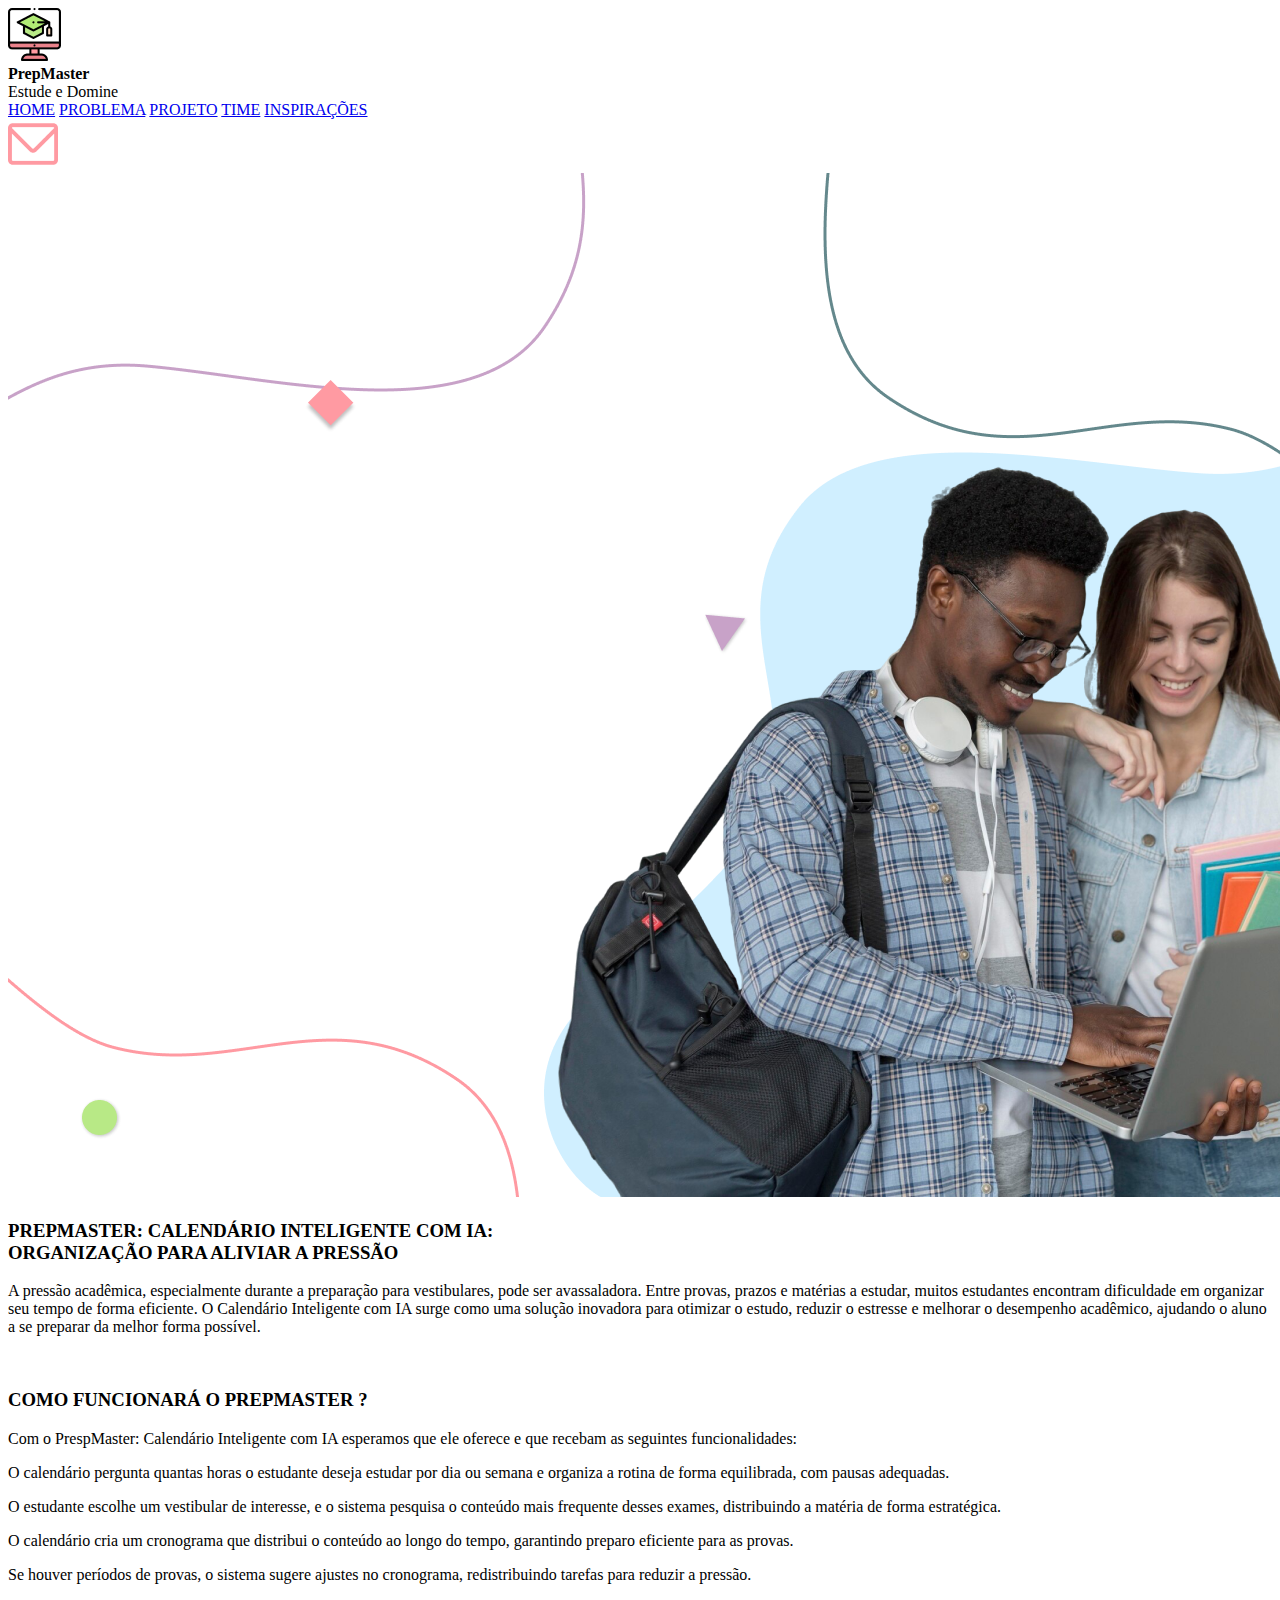
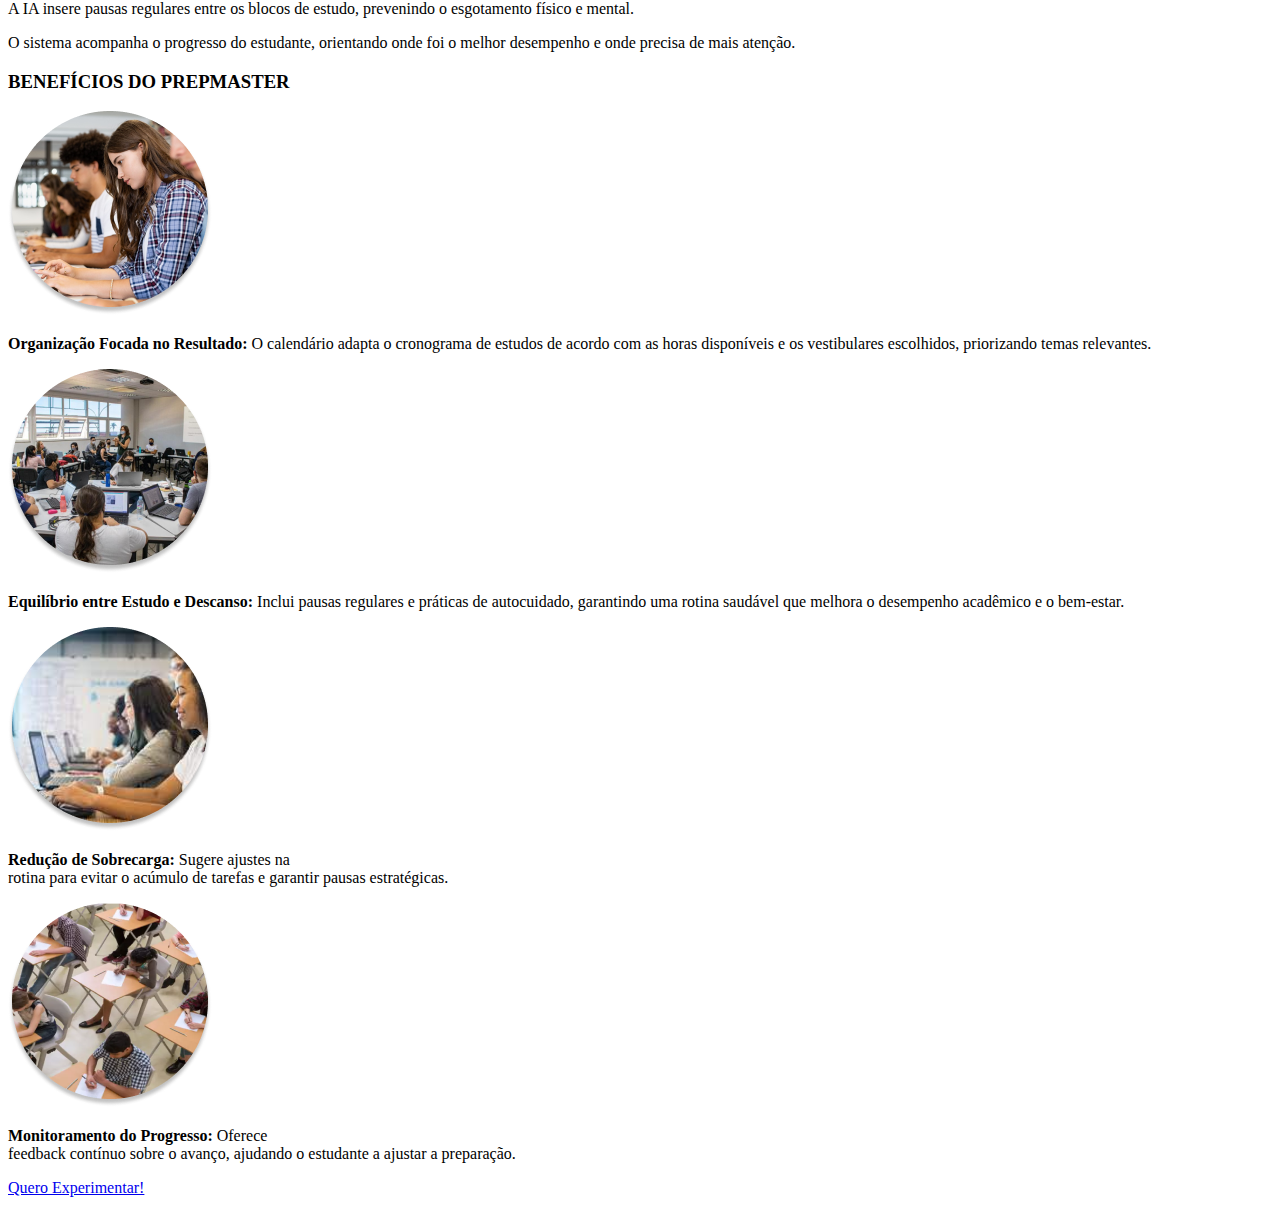
==== ideiaa/ideiaa.html @ 8d261e22 "Add files via upload" ====
<!DOCTYPE html>
<html lang="en">

<head>
    <meta charset="UTF-8">
    <meta name="viewport" content="width=device-width, initial-scale=1.0">
    <title>PrepMaster</title>
    <link rel="preconnect" href="https://fonts.googleapis.com">
    <link rel="preconnect" href="https://fonts.gstatic.com" crossorigin>
    <link href="https://fonts.googleapis.com/css2?family=Kumbh+Sans:wght@100..900&display=swap" rel="stylesheet">
    <link rel="icon" href="img/Group 1 (2).png" />
    <link rel="preconnect" href="https://fonts.googleapis.com">
    <link rel="preconnect" href="https://fonts.gstatic.com" crossorigin>
    <link href="https://fonts.googleapis.com/css2?family=Kumbh+Sans:wght@100..900&family=League+Spartan:wght@100..900&display=swap" rel="stylesheet">
    <link rel="stylesheet" href="style.css">
</head>

<body>
   
    <div class="header">
        <div class="group-container">
          <div class="ellipse-group">
            <div class="group-child21"></div>
            <img class="graduation-cap-2-1" alt="" src="img/graduation-cap (2) 1.png">
          </div>
          <b class="prepmaster1">PrepMaster</b>
          <div class="estude-e-domine1">Estude e Domine</div>
        </div>
      
        <!-- Menu de Navegação -->
        <nav class="main-nav">
          <a href="../index.html#home" class="home1">HOME</a>
          <a href="../index.html#problema" class="problema1">PROBLEMA</a>
          <a href="../index.html#projeto" class="projeto1">PROJETO</a>
          <a href="../index.html#time" class="time1">TIME</a>
          <a href="../index.html#inspiracoes" class="inspiraes1">INSPIRAÇÕES</a>
        </nav>
      
        <a href="../index.html#contato"><img class="mail-packet-email-envelope-let-icon" alt="" src="img/622401_mail_packet_email_envelope_letter_icon 1 (1).png"></a>
      
      </div>
    
    
    <body>
    
    
    <script>
    window.embeddedChatbotConfig = {
    chatbotId: "nphHIUIAzTrmJ7Rxg_bEd",
    domain: "www.chatbase.co"
    }
    </script>
    
    <script
    src="https://www.chatbase.co/embed.min.js"
    chatbotId="nphHIUIAzTrmJ7Rxg_bEd"
    domain="www.chatbase.co"
    defer>
    </script>
    

        <div class="main">

            <section class="calendario"> 
                <img class="pgina-3-item" alt="" src="img/calendario (1).png">  
                <div class="container">
                    <div class="texto">
                        <h3>
                            PREPMASTER: CALENDÁRIO INTELIGENTE COM IA:<br> 
                            <span>ORGANIZAÇÃO PARA ALIVIAR A PRESSÃO</span>
                        </h3>
                        <p class="texto-home">A pressão acadêmica, especialmente durante a preparação para vestibulares, pode ser avassaladora. Entre provas, prazos e matérias a estudar, muitos estudantes encontram dificuldade em organizar seu tempo de forma eficiente. O Calendário Inteligente com IA surge como uma solução inovadora para otimizar o estudo, reduzir o estresse e melhorar o desempenho acadêmico, ajudando o aluno a se preparar da melhor forma possível.</p>
                    </div>
                </div>
            </section>

            <section class="lampada">

                <img class="lamapda-foto" alt="" src="img/lampada.png"> 

                <div class="container">
                    <h3 class="titulo-lampada">COMO FUNCIONARÁ O PREPMASTER ?</h3>
                    <p class="texto-lampada">Com o PrespMaster: Calendário Inteligente com IA esperamos que ele oferece e que recebam as seguintes funcionalidades:</p>
                    
            

                    <div class="blocos">
                        <div class="linha-1">
                            <div class="texto1"><p>O calendário pergunta quantas horas o estudante deseja estudar por dia ou semana e organiza a rotina de forma equilibrada, com pausas adequadas.</p></div>
                            <div class="texto2"><p>O estudante escolhe um vestibular de interesse, e o sistema pesquisa o conteúdo mais frequente desses exames, distribuindo a matéria de forma estratégica.</p></div>
                        </div>
                        <div class="linha-2">
                            <div class="texto3"><p>O calendário cria um cronograma que distribui o conteúdo ao longo do tempo, garantindo preparo eficiente para as provas.</p></div>
                            <div class="texto4"><p>Se houver períodos  de provas, o sistema sugere ajustes no cronograma, redistribuindo tarefas para reduzir a pressão.</p></div>
                        </div>
                        <div class="linha-3">
                            <div class="texto5"><p>A IA insere pausas regulares entre os blocos de estudo, prevenindo o esgotamento físico e mental.</p></div>
                            <div class="texto6"><p>O sistema acompanha o progresso do estudante, orientando onde foi o melhor desempenho e onde precisa de mais atenção.</p></div>
                        </div>
                    </div>
                </div>
            </section>
            <section class="beneficiosprep">
                <div class="container">
                    <h3>BENEFÍCIOS DO PREPMASTER</h3>
                    
                    <div>
                        <div class="bloco">
                            <img class="bola1" src="img/Ellipse 1.png">
                            <p class="texto-organi"><strong>Organização Focada no Resultado:</strong> O calendário adapta o cronograma de estudos de acordo com as horas disponíveis e os vestibulares escolhidos, priorizando temas relevantes.</p>
                        </div>
                        <div class="bloco">
                            <img class="bola2" src="img/Ellipse 2.png">
                            <p class="texto-equi"><strong>Equilíbrio entre Estudo e Descanso:</strong> Inclui pausas regulares e práticas de autocuidado, garantindo uma rotina saudável que melhora o desempenho acadêmico e o bem-estar.</p>
                        </div>
                    </div>

                    <div>
                        <div class="bloco">
                            <img class="bola3" src="img/Ellipse 3.png">

                            <p class="texto-redu"><strong>Redução de Sobrecarga:</strong> Sugere ajustes na<br>rotina para evitar o acúmulo de tarefas e garantir pausas estratégicas.</p>
                        </div>
                        <div class="bloco">
                            <img class="bola4" src="img/Ellipse 4.png">
                            <p class="texto-moni"><strong>Monitoramento do Progresso:</strong> Oferece <br>feedback contínuo sobre o avanço, ajudando o estudante a ajustar a preparação.</p>
                        </div>
                    </div>
            </section>
        </div>
        <footer>
            <a href="../calendario/calendarioo.html" class="botao">Quero Experimentar!</a>
        </footer>
</body>

</html>
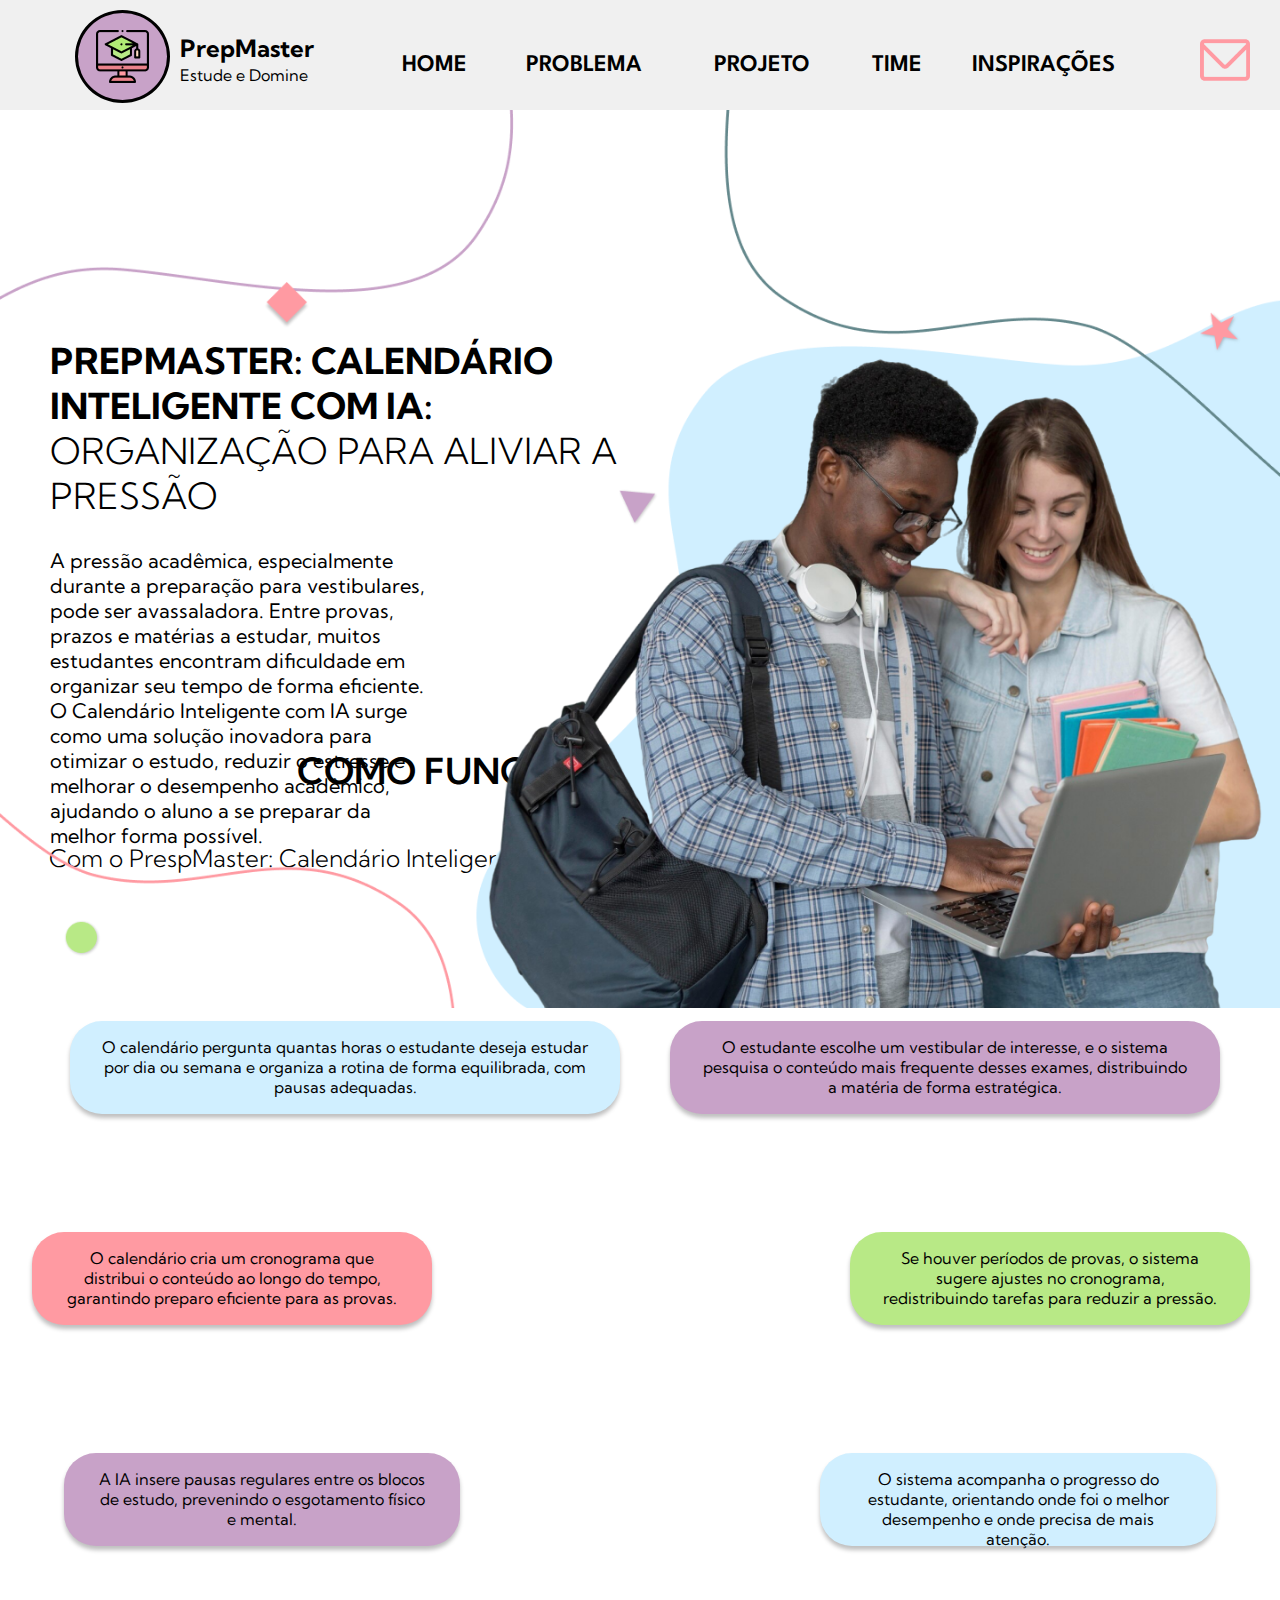
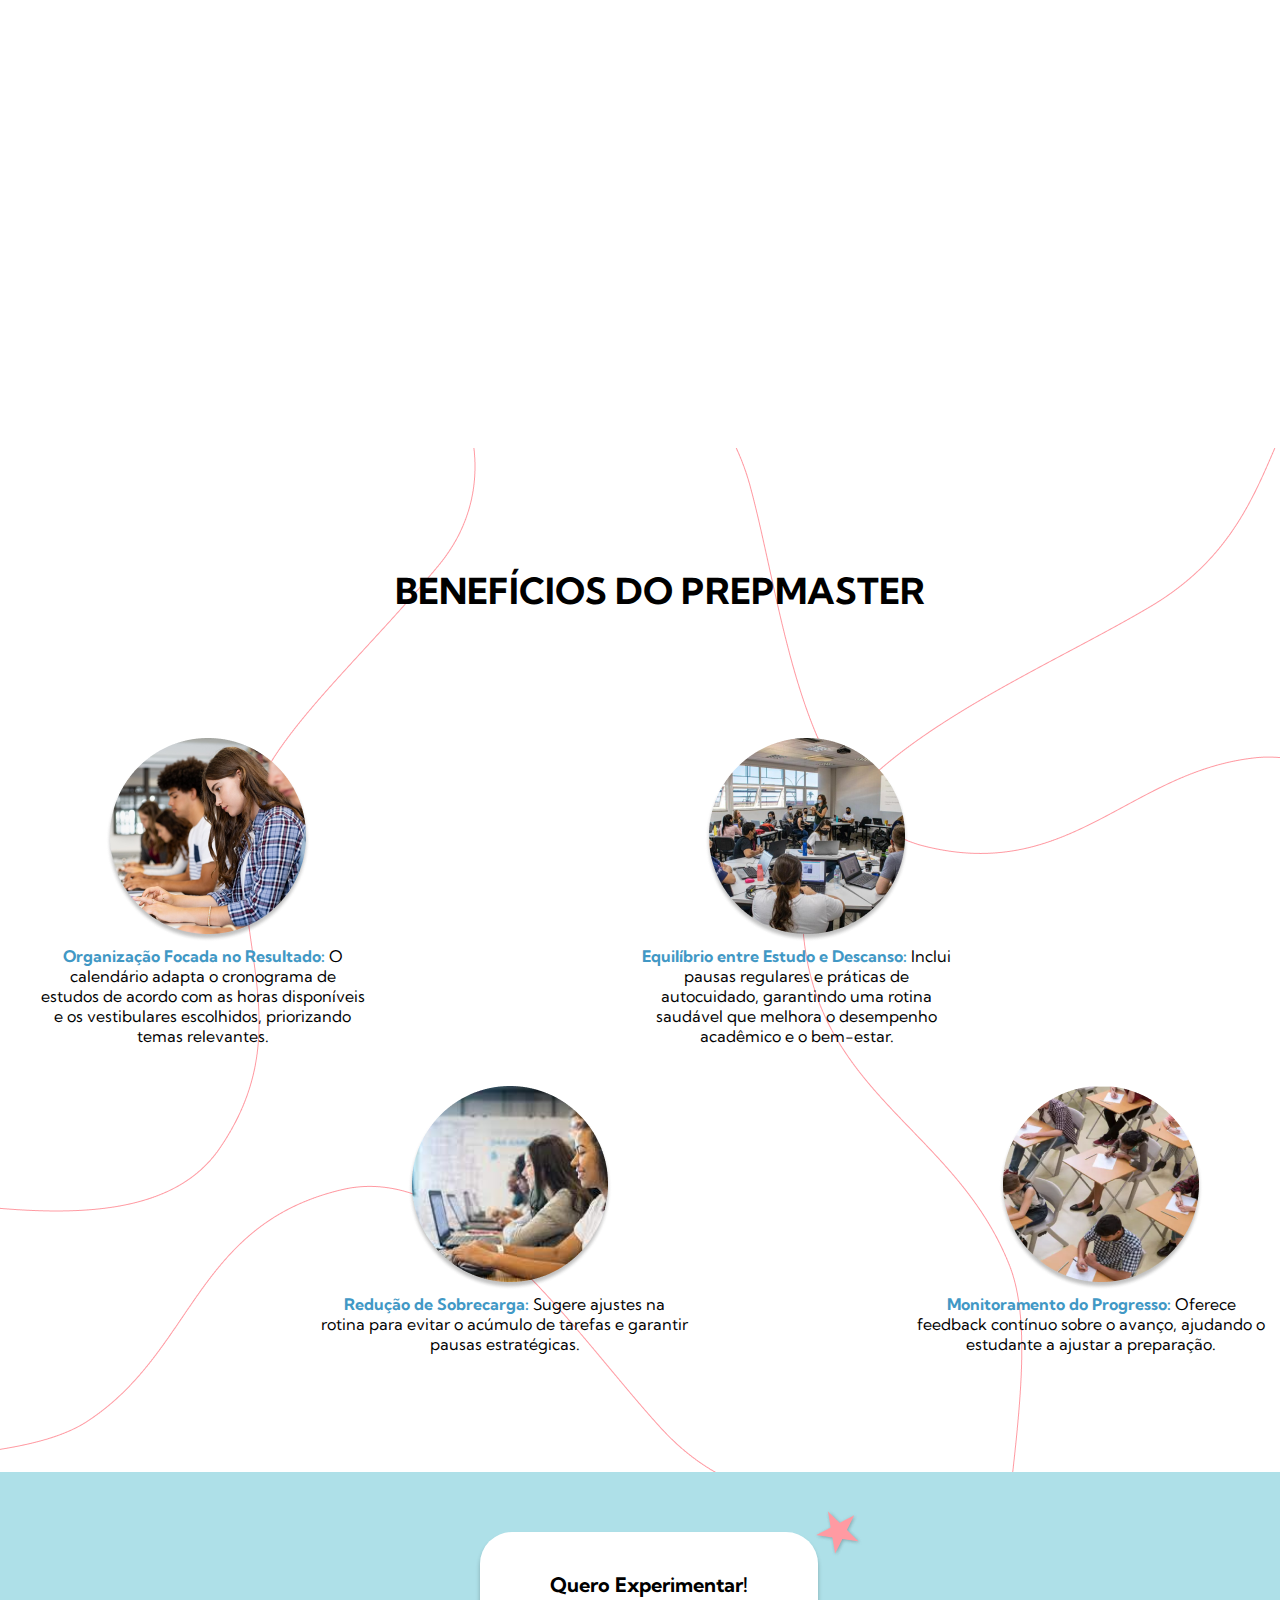
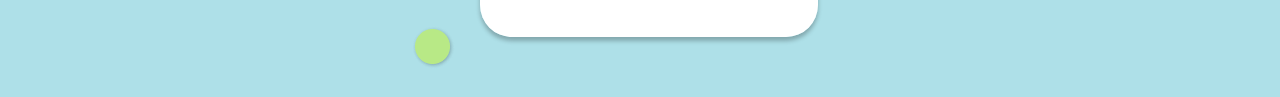
==== commit 5cf95423: "Update ideiaa.html" ====
--- a/ideiaa/ideiaa.html
+++ b/ideiaa/ideiaa.html
@@ -133,4 +133,4 @@
         </footer>
 </body>
 
-</html>+</html>
--- a/ideiaa/style.css
+++ b/ideiaa/style.css
@@ -0,0 +1,473 @@
+* {
+    padding: 0;
+    margin: 0;
+    list-style: none;
+    box-sizing: border-box;
+}
+
+html {
+    height: 100%;
+}
+
+body {
+    background-color: #fff;
+}
+
+.container {
+    max-width: 1320px;
+    margin: auto;
+}
+
+.header {
+    position: absolute;
+    top: 0px;
+    left: 0px;
+    background-color: #f2f2f2;
+    width: 1440px;
+    height: 110px;
+    position: fixed;
+}
+.problema1 {
+    position: absolute;
+    top: 54px;
+    left: 526px;
+    font-weight: 590.5 ;
+}
+.home1 {
+    position: absolute;
+    top: 54px;
+    left: 402px;
+    font-weight: 590.9;
+}
+.projeto1 {
+    position: absolute;
+    top: 54px;
+    left: 714px;
+    font-weight: 590.5;
+}
+.inspiraes1 {
+    position: absolute;
+    top: 54px;
+    left: 972px;
+    font-weight: 590.5;
+}
+.time1 {
+    position: absolute;
+    top: 54px;
+    left: 872px;
+    font-weight: 590.9;
+}
+.group-child21 {
+    position: absolute;
+    top: 0px;
+    left: 0px;
+    border-radius: 50%;
+    background-color: #c8a2c8;
+    border: 3px solid #000;
+    box-sizing: border-box;
+    width: 95px;
+    height: 93px;
+}
+.graduation-cap-2-1 {
+    position: absolute;
+    top: 20px;
+    left: 21px;
+    width: 53px;
+    height: 53px;
+
+}
+.ellipse-group {
+    position: absolute;
+    top: 10px;
+    left: 75px;
+    width: 20%;
+  height: 93px;
+
+}
+
+
+.prepmaster1 {
+    top: 24px;
+    left: 180px;
+    font-weight: bolder;
+
+}
+.estude-e-domine1 {
+    position: absolute;
+    top: 58px;
+    left: 102px;
+    font-size: 16px;
+}
+.group-container {
+  display: flex;
+text-align: left;
+  gap: 30px;
+}
+
+.group-container .prepmaster1 {
+  margin-left: 130px;
+  font-size: 24px;
+  font-weight: bolder;
+  margin-top: -15px;
+
+}
+
+.mail-packet-email-envelope-let-icon {
+  position: absolute;
+  top: 35px;
+  left: 1200px;
+  width: 50px;
+  height: 50px;
+  object-fit: cover;
+  transition: transform 0.3s ease-in-out;
+}
+
+.mail-packet-email-envelope-let-icon:hover {
+  transform: scale(1.1); /* Zoom de 10% */
+} 
+
+.header {
+  display: flex;
+  justify-content: center;
+  align-items: center;
+  background-color: #f0f0f0; /* Ajuste para o tom de cinza */
+  padding: 10px 50px;
+  z-index: 100;
+  top: 0;
+  width: 100%;
+  gap: 20px;
+  position: fixed;
+}
+
+
+
+.main-nav {
+  display: flex;
+  gap: 30px; /* Adiciona espaçamento entre os links */
+}
+
+.main-nav a:hover {
+  color: #9c585d;; 
+
+  transition: 0.5s;
+
+  transition: 500ms linear;
+} 
+
+
+
+.main-nav a {
+  text-decoration: none;
+  color: #000;
+  font-family: 'League Spartan'; /* Fonte original */
+  font-size: 24px; /* Ajuste o tamanho da fonte */
+  font-weight: 600;
+  transition: transform 0.02s ease-in-out;
+}
+
+.main-nav a:hover {
+  color: #9c585d;; 
+
+  transition: 0.5s;
+
+  transition: 200ms linear;
+
+  transform: scale(1.1); /* Zoom de 10% */
+} 
+
+
+
+
+.header {
+  display: flex;
+  justify-content: space-between; /* Ajuste para que os elementos fiquem nas extremidades */
+  align-items: center;
+  background-color: #f0f0f0; /* Ajuste para o tom de cinza */
+  padding: 10px 50px;
+  width: 100%;
+  gap: 20px;
+  position: fixed;
+}
+
+.main-nav {
+  display: flex;
+  gap: 30px; /* Espaçamento entre os links */
+  font-weight: bolder;
+}
+
+.main-nav a {
+  text-decoration: none;
+  color: #000;
+  font-family: 'League Spartan'; /* Fonte original */
+  font-size: 24px; /* Ajuste o tamanho da fonte */
+}
+
+.prepmaster1 {
+  font-weight: bolder;
+  font-size: 24px; /* Tamanho ajustado */
+  left: 180px;
+  font-family: "Kumbh Sans";
+}
+
+.estude-e-domine1 {
+  position: absolute;
+  top: 65px;
+  left: 180px;
+  font-size: 16px;
+  font-family: "Kumbh Sans";
+}
+
+a {
+    text-decoration: none;
+    color: black;
+    font-size: 20px;
+    font-weight: bold;
+}
+
+section {
+    font-family: "Kumbh Sans"; 
+
+} 
+
+
+.vector-parent {
+    width: 100%;
+    position: relative;
+    height: 797.5px;
+}
+
+
+.calendario {
+    min-height: 1024px;
+    padding-top: 278px;
+    background-repeat: no-repeat;
+    background-position: top center;
+    font-family: "Kumbh Sans";
+    position: relative;
+
+}
+
+
+.texto-home {
+    margin-top: 30px;
+    width:30%;
+    margin-left: 50px;
+    font-size: 20px;
+}
+
+.calendario h3 {
+    font-size: 36px;
+    margin-top: 60px;
+    width: 50%;
+    margin-left: 50px;
+}
+
+.calendario h3 span {
+    font-weight: 300;
+    
+}
+
+.lampada{
+min-height: 1024px;
+}
+
+.lamapda-foto{
+    margin-top: 550px ;
+    height: 389.54px;
+    margin-left: 460px;
+}
+
+.titulo-lampada{
+ margin-top: -830px;
+ text-align: center;
+ font-size: 36px;
+ font-weight: 600;
+}
+
+.texto-lampada {
+    text-align: center;
+    margin-top: 50px;
+    font-size: 24px;
+    font-weight: 300;
+}
+
+
+.linha-1 {
+    width: 100%;
+    display: flex;
+    margin-top: 128px;
+}
+
+.linha-2 {
+    width: 100%;
+    display: flex;
+    margin: 128px 0 0;
+}
+
+.linha-3 {
+    width: 100%;
+    display: flex;
+    margin: 128px 0 0;
+}
+
+.linha-1 > div,
+.linha-2 > div,
+.linha-3 > div {
+    width: 50%;
+}
+
+.linha-1 > div p,
+.linha-2 > div p,
+.linha-3 > div p {
+    padding: 16px 32px;
+    border-radius: 32px;
+    box-shadow: 0 4px 4px rgba(0, 0, 0, 0.25);
+    text-align: center;
+}
+
+.linha-1 > div:first-child p {
+    background-color: #D0EFFF;
+    margin-left: 70px;
+    margin-top: -10px;
+    width: 550px;
+    height: 93px;
+}
+.linha-1 > div:last-child p {
+    background-color: #C8A2C8;
+    margin-left: 30px;
+    width: 550px;
+    height: 93px;
+    margin-top: -10px;
+}
+
+.linha-2 > div:first-child p { 
+    background-color: #FF9AA2;
+    margin: 0 200px 0 32px;
+    width: 400px;
+    height: 93px;
+    margin-top: -10px;
+}
+.linha-2 > div:last-child p {
+    background-color: #B8E986;
+    width: 400px;
+    height: 93px;
+    margin-top: -10px;
+    margin-left: 210px;
+}
+
+.linha-3 > div:first-child p {
+    background-color: #C8A2C8;
+    margin: 0 180px 0 64px;
+    height: 93px;
+    margin-top: 0px;
+}
+.linha-3 > div:last-child p {
+    background-color: #D0EFFF;
+    margin: 0 64px 0 180px;
+    height: 93px;
+    margin-top: 0px;
+}
+
+
+.beneficiosprep {
+    background-image: url(img/beneficios.png);
+    background-repeat: no-repeat;
+    background-position: center;
+    width: 1300px;
+    height: 1024px;
+}
+
+.beneficiosprep .container > div:last-child{
+    text-align: right;
+    margin-left: -50px;
+    display: block;
+}
+
+
+.bola1 {
+    margin-left: 10px;
+    margin-top: 25px;
+}
+
+.bola2 {
+    margin-left: 20px;
+    margin-top: 0px;
+}
+
+.bola3 {
+    margin-left: -30px;
+    margin-top: -60px;
+}
+
+.bola4 {
+    margin-left: -60px;
+}
+
+
+.beneficiosprep .bloco {
+    display: inline-block;
+    width: 25%;
+    text-align: center;
+    margin-left: 40px;
+}
+
+.texto-redu {
+    margin-left: -40px;
+}
+
+.texto-moni {
+    margin-left: -80px;
+}
+
+.beneficiosprep .container > div .bloco:first-child{
+    margin-right: 225px;
+    padding-top: 100px;
+
+}
+
+.beneficiosprep h3 {
+    text-align: center;
+    font-size: 36px;
+    padding-top: 120px;
+    margin-left: 20px;
+}
+
+.beneficiosprep strong {
+    color: #4198C5;
+}
+
+footer {
+    background-color: #F2F2F2;
+    font-family: "Kumbh Sans";
+    padding: 100px 0;
+    background-color: #AEE0E8;
+    background-image: url(img/bolaEestrela.png);
+    background-repeat: no-repeat;
+    background-position: center;
+}
+
+
+
+.botao {
+    padding: 40px 70px;
+    border-radius: 32px;
+    box-shadow: 0 4px 4px rgba(0, 0, 0, 0.25);
+    background-color: #ffffff;
+    margin-left: 480px;
+    color: #000;
+}
+.botao:hover {
+    color: #9c585d;; 
+  
+    transition: 0.5s;
+
+    transition: 100ms linear;
+}
+
+.pgina-3-item {
+    position: absolute;
+    background-image: url('Group 39.png');
+    margin-top: -180px;
+    width: 100%;
+}
+
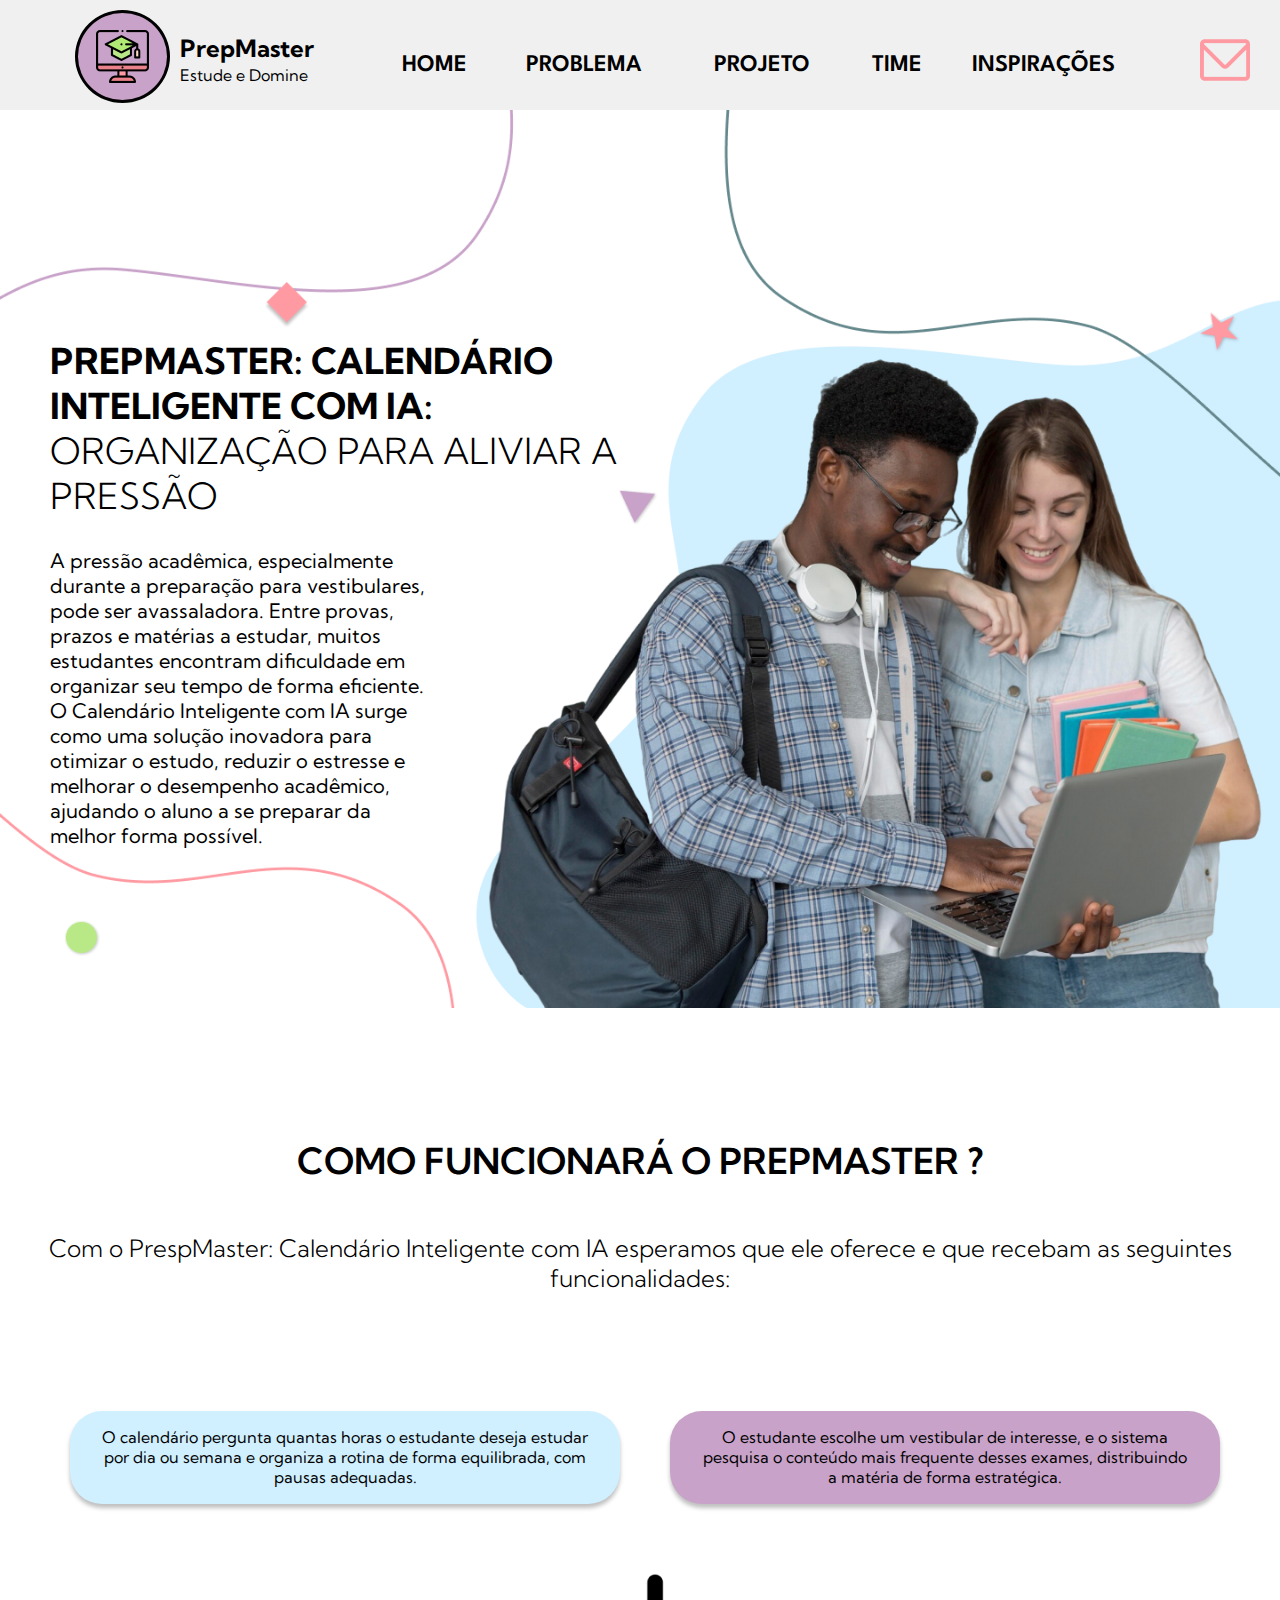
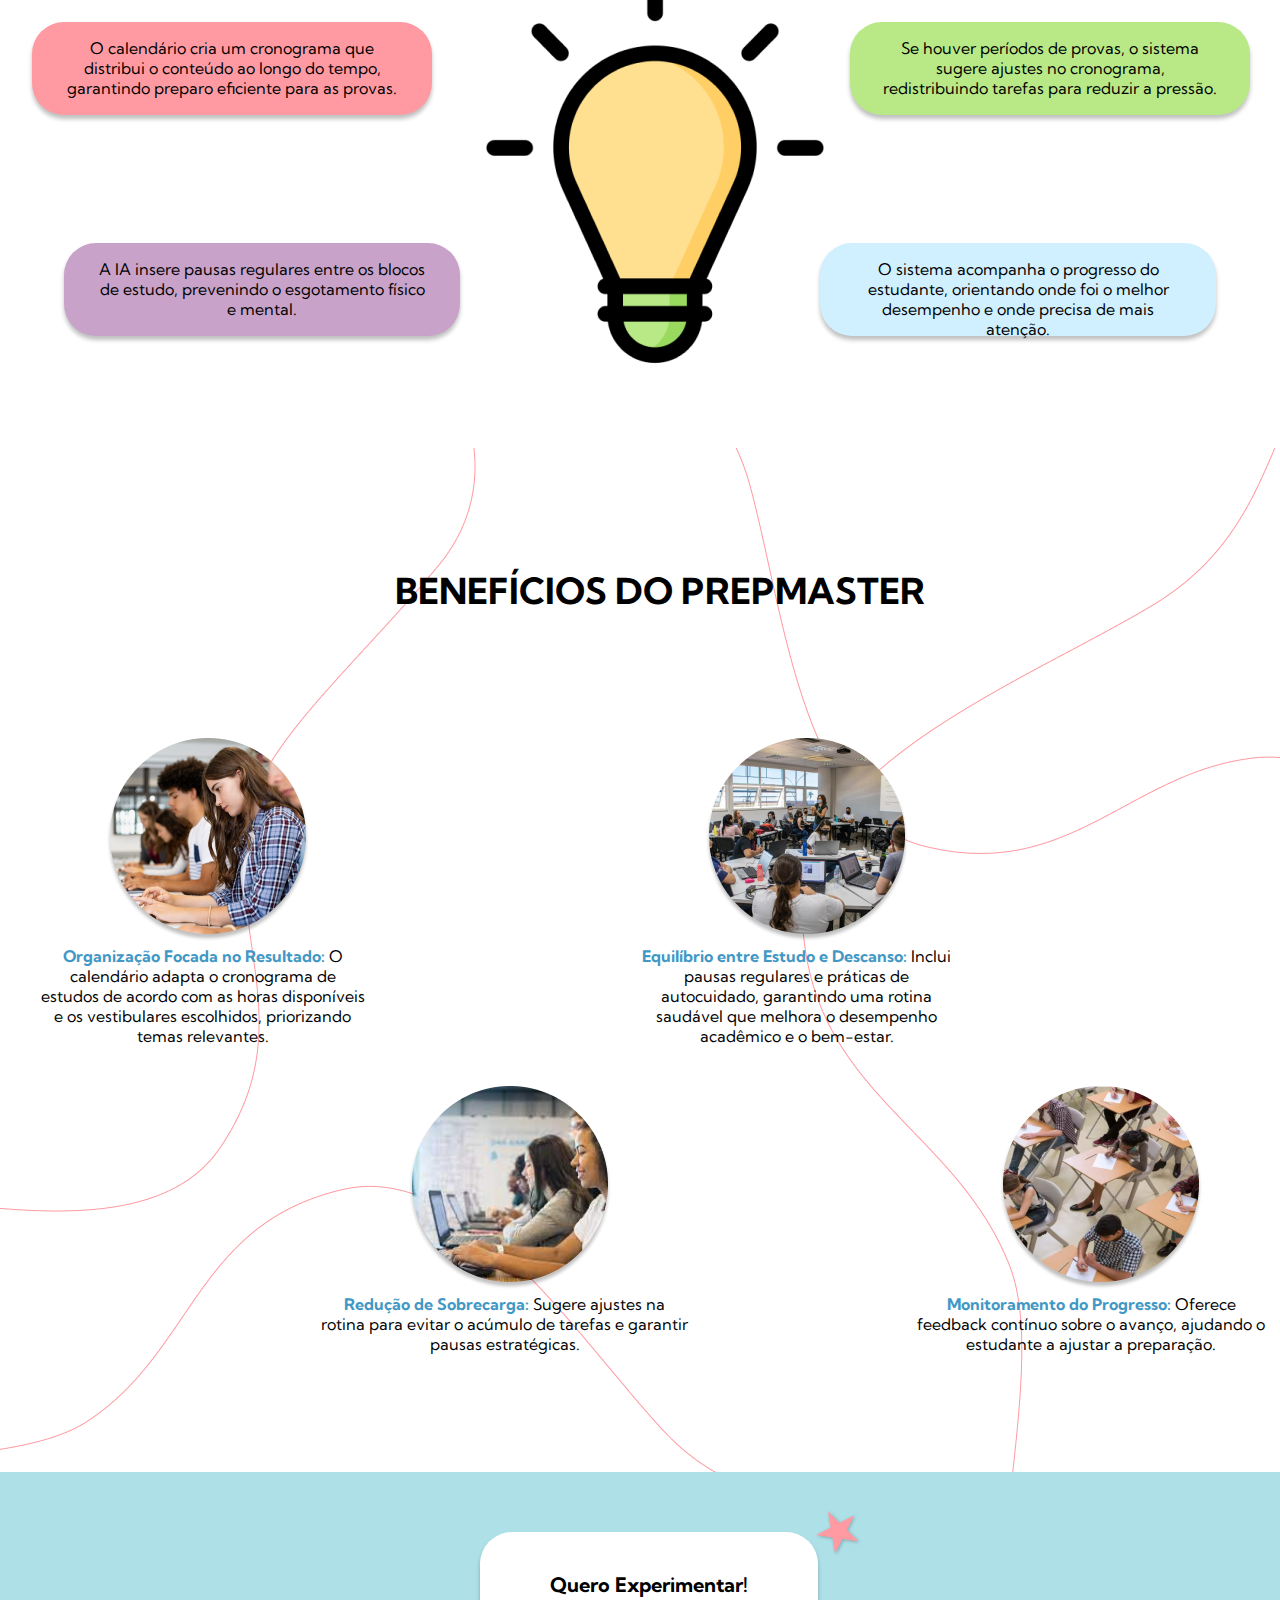
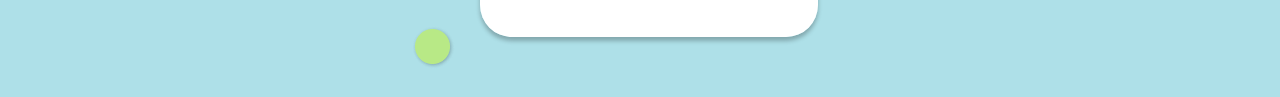
==== commit b0d5159f: "Update ideiaa.html" ====
--- a/ideiaa/ideiaa.html
+++ b/ideiaa/ideiaa.html
@@ -129,7 +129,7 @@
             </section>
         </div>
         <footer>
-            <a href="../calendario/calendarioo.html" class="botao">Quero Experimentar!</a>
+            <a tanget="_blank" href="../calendario/calendarioo.html" class="botao">Quero Experimentar!</a>
         </footer>
 </body>
 
